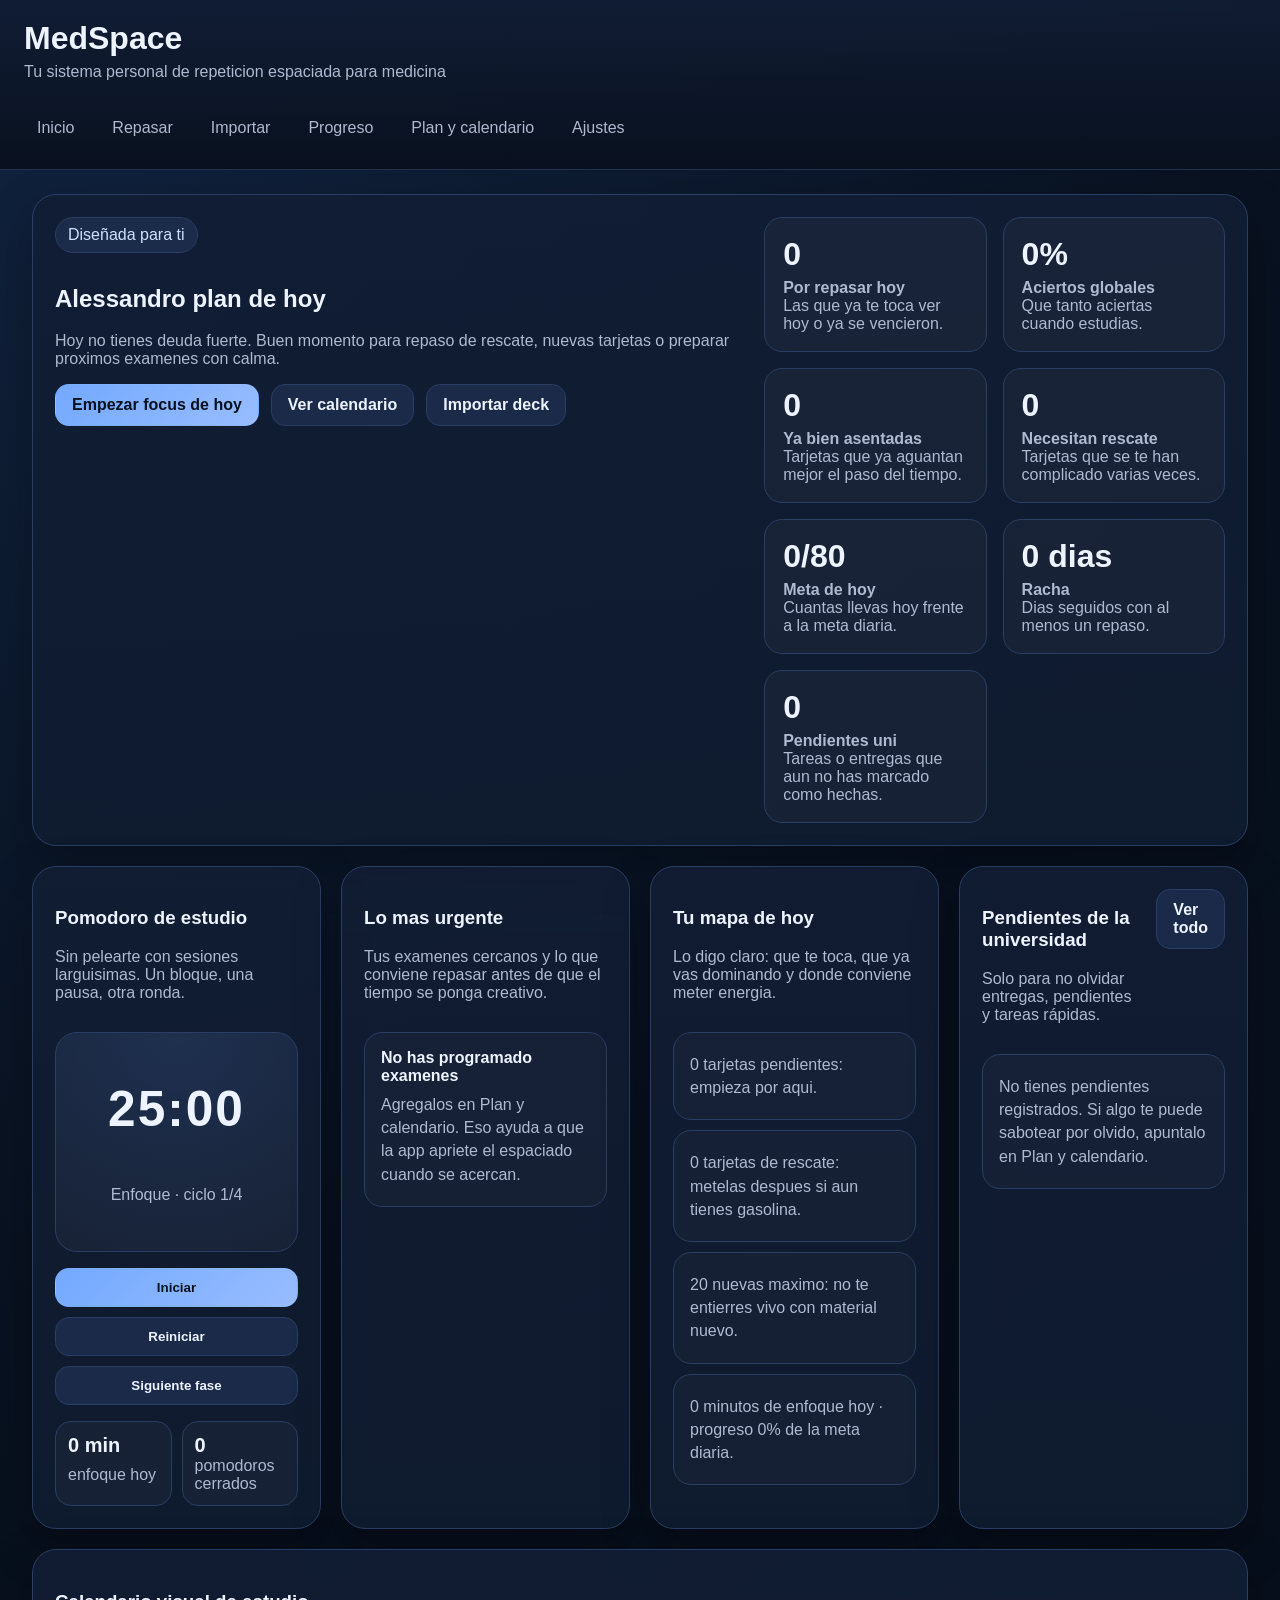
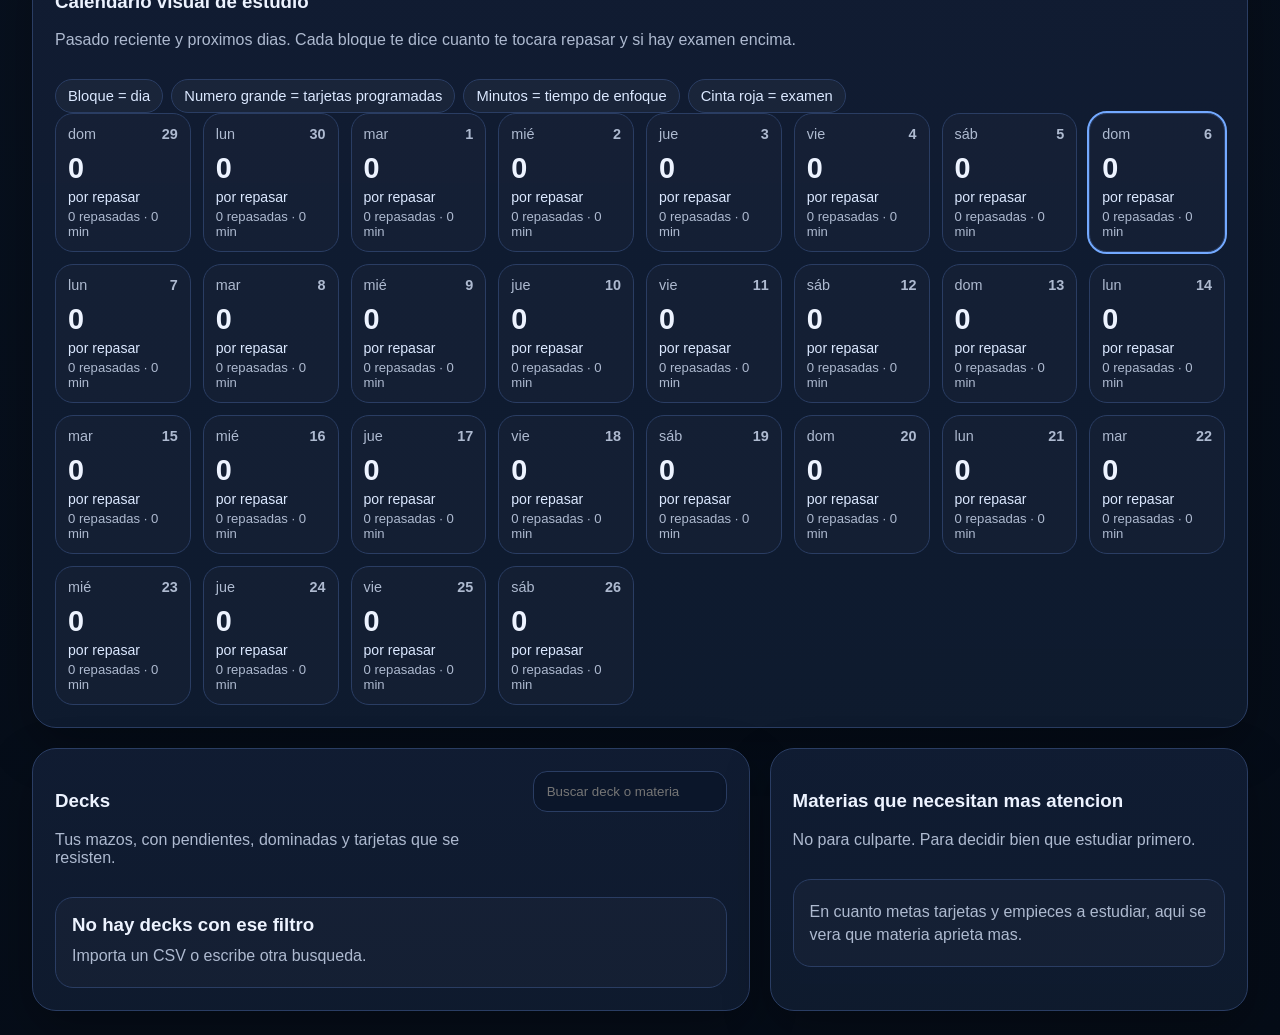
==== index.html @ 72b6f768 "Add files via upload" ====
<!DOCTYPE html>
<html lang="es">
<head>
  <meta charset="UTF-8" />
  <meta name="viewport" content="width=device-width, initial-scale=1.0" />
  <title>MedSpace</title>
  <link rel="stylesheet" href="css/styles.css" />
</head>
<body>
  <header class="topbar">
    <div>
      <h1>MedSpace</h1>
      <p>Tu sistema personal de repeticion espaciada para medicina</p>
    </div>
    <nav class="topnav">
      <a href="index.html">Inicio</a>
      <a href="review.html">Repasar</a>
      <a href="import.html">Importar</a>
      <a href="dashboard.html">Progreso</a>
      <a href="planner.html">Plan y calendario</a>
      <a href="settings.html">Ajustes</a>
    </nav>
  </header>

  <main class="container wide">
    <section class="card hero">
      <div class="hero-grid two-main">
        <div>
          <span class="eyebrow">Diseñada para ti</span>
          <h2 id="heroTitle">Tu plan de hoy</h2>
          <p class="muted" id="heroSubtitle">Primero estudia lo que toca hoy. Luego rescata lo que te cuesta. Luego mete pocas nuevas. Ese es el camino corto.</p>
          <div class="actions">
            <a class="btn primary" href="review.html?mode=focus">Empezar focus de hoy</a>
            <a class="btn" href="planner.html">Ver calendario</a>
            <a class="btn" href="import.html">Importar deck</a>
          </div>
        </div>
        <div id="homeStats" class="grid-summary"></div>
      </div>
    </section>

    <section class="grid-four-home">
      <article class="card">
        <div class="section-head">
          <div>
            <h3>Pomodoro de estudio</h3>
            <p class="muted">Sin pelearte con sesiones larguisimas. Un bloque, una pausa, otra ronda.</p>
          </div>
        </div>
        <div class="pomodoro-box">
          <div class="pomodoro-ring">
            <div id="pomodoroTime" class="pomodoro-time">25:00</div>
            <div id="pomodoroPhase" class="muted">Enfoque</div>
          </div>
          <div class="pomodoro-controls">
            <button class="btn primary" id="pomodoroToggleBtn" type="button">Iniciar</button>
            <button class="btn" id="pomodoroResetBtn" type="button">Reiniciar</button>
            <button class="btn" id="pomodoroSkipBtn" type="button">Siguiente fase</button>
          </div>
          <div class="mini-kpi" id="pomodoroTodayBox"></div>
        </div>
      </article>

      <article class="card">
        <div class="section-head">
          <div>
            <h3>Lo mas urgente</h3>
            <p class="muted">Tus examenes cercanos y lo que conviene repasar antes de que el tiempo se ponga creativo.</p>
          </div>
        </div>
        <div id="examUrgencyList" class="list compact"></div>
      </article>

      <article class="card">
        <div class="section-head">
          <div>
            <h3>Tu mapa de hoy</h3>
            <p class="muted">Lo digo claro: que te toca, que ya vas dominando y donde conviene meter energia.</p>
          </div>
        </div>
        <div id="todayPlanBox" class="list compact"></div>
      </article>
          <article class="card">
        <div class="section-head">
          <div>
            <h3>Pendientes de la universidad</h3>
            <p class="muted">Solo para no olvidar entregas, pendientes y tareas rápidas.</p>
          </div>
          <div class="actions compact">
            <a class="btn" href="planner.html">Ver todo</a>
          </div>
        </div>
        <div id="taskQuickList" class="list compact"></div>
      </article>
    </section>

    <section class="card">
      <div class="section-head">
        <div>
          <h3>Calendario visual de estudio</h3>
          <p class="muted">Pasado reciente y proximos dias. Cada bloque te dice cuanto te tocara repasar y si hay examen encima.</p>
        </div>
      </div>
      <div id="calendarLegend" class="chip-row"></div>
      <div id="calendarGrid" class="calendar-grid"></div>
    </section>

    <section class="grid-two-home">
      <section class="card">
        <div class="section-head">
          <div>
            <h3>Decks</h3>
            <p class="muted">Tus mazos, con pendientes, dominadas y tarjetas que se resisten.</p>
          </div>
          <div class="actions compact">
            <input id="deckSearch" type="text" placeholder="Buscar deck o materia" />
          </div>
        </div>
        <div id="deckList" class="deck-list"></div>
      </section>

      <section class="card">
        <div class="section-head">
          <div>
            <h3>Materias que necesitan mas atencion</h3>
            <p class="muted">No para culparte. Para decidir bien que estudiar primero.</p>
          </div>
        </div>
        <div id="focusList" class="list"></div>
      </section>
    </section>
  </main>

  <script src="js/storage.js"></script>
  <script src="js/utils.js"></script>
  <script src="js/app.js"></script>
</body>
</html>
---- css/styles.css ----
:root{
  --bg:#08111f;
  --bg2:#0e1a2f;
  --panel:#111d34;
  --panel-2:#162743;
  --line:#2a3d63;
  --line-soft:#20314f;
  --text:#edf3ff;
  --muted:#aebad0;
  --primary:#73a9ff;
  --success:#53d3aa;
  --warn:#ffd166;
  --danger:#ff7d8f;
  --shadow:0 18px 48px rgba(0,0,0,.28);
}
*{box-sizing:border-box}
html,body{margin:0;min-height:100%}
body{
  font-family:Inter,Segoe UI,Arial,sans-serif;
  background:radial-gradient(circle at top left,#112340 0,#08111f 45%,#050c17 100%);
  color:var(--text);
  display:grid;
  grid-template-columns:300px 1fr;
}
a{color:inherit}
.sidebar{
  position:sticky;top:0;align-self:start;height:100vh;overflow:auto;
  border-right:1px solid var(--line-soft);
  background:linear-gradient(180deg,rgba(17,29,52,.95),rgba(9,17,31,.98));
  padding:22px;
}
.brand{display:flex;gap:14px;align-items:center;margin-bottom:28px}
.brand h1{margin:0;font-size:1.35rem}
.brand p{margin:4px 0 0;color:var(--muted);font-size:.92rem}
.brand-mark{
  width:48px;height:48px;border-radius:16px;display:grid;place-items:center;
  background:linear-gradient(135deg,var(--primary),#c0d6ff);
  color:#06101f;font-weight:800;font-size:1.3rem;
  box-shadow:var(--shadow);
}
.nav{display:grid;gap:10px}
.nav-link{
  padding:12px 14px;border:1px solid transparent;border-radius:14px;text-decoration:none;
  background:transparent;color:var(--muted);transition:.2s ease;
}
.nav-link:hover,.nav-link.active{
  background:rgba(115,169,255,.1);color:var(--text);border-color:var(--line);
}
.sidebar-card{
  margin-top:24px;padding:16px;border:1px solid var(--line);border-radius:18px;background:rgba(255,255,255,.03)
}
.sidebar-card h3{margin-top:0}
.main{padding:28px;display:grid;gap:22px}
.page-header{display:flex;justify-content:space-between;gap:18px;align-items:flex-start}
.page-header h2{margin:0;font-size:2rem}
.page-header p{margin:.45rem 0 0;color:var(--muted);max-width:860px;line-height:1.5}
.header-actions,.toolbar{display:flex;gap:12px;align-items:center}
.wrap{flex-wrap:wrap}
.panel{
  background:linear-gradient(180deg,rgba(17,29,52,.92),rgba(15,27,47,.94));
  border:1px solid var(--line); border-radius:24px; padding:22px; box-shadow:var(--shadow);
}
.nested{margin-top:16px}
.panel-head{display:flex;justify-content:space-between;align-items:center;gap:14px;margin-bottom:14px}
.stats-grid{display:grid;grid-template-columns:repeat(auto-fit,minmax(180px,1fr));gap:16px}
.stat-card{padding:18px;border-radius:18px;border:1px solid var(--line);background:rgba(255,255,255,.03)}
.stat-card h3{margin:0 0 6px;font-size:2rem}
.stat-card p{margin:0;color:var(--muted)}
.grid-two{display:grid;grid-template-columns:1.15fr .85fr;gap:20px}
.list{display:grid;gap:12px}
.list.compact{gap:10px}
.item{
  border:1px solid var(--line);background:rgba(255,255,255,.025);border-radius:18px;padding:16px
}
.item h4,.item h3{margin:0 0 8px}
.item p{margin:4px 0;color:var(--muted);line-height:1.45}
.item-actions{display:flex;gap:10px;flex-wrap:wrap;margin-top:12px}
.btn{
  appearance:none;border:1px solid var(--line);background:#1a2a48;color:var(--text);cursor:pointer;
  padding:11px 16px;border-radius:14px;text-decoration:none;font-weight:600;transition:.18s ease;
}
.btn:hover{transform:translateY(-1px);filter:brightness(1.08)}
.btn.primary{background:linear-gradient(135deg,var(--primary),#98bdff);color:#09111f;border-color:transparent}
.btn.success{background:linear-gradient(135deg,var(--success),#7be1c0);color:#09111f;border-color:transparent}
.btn.warn{background:linear-gradient(135deg,var(--warn),#ffe08c);color:#09111f;border-color:transparent}
.btn.danger{background:linear-gradient(135deg,var(--danger),#ff99a7);color:#09111f;border-color:transparent}
.btn.block{width:100%;justify-content:center;display:flex}
label{display:grid;gap:8px;margin-bottom:14px}
label span,.mini-label{font-size:.92rem;color:var(--muted)}
input,select,textarea{
  width:100%;padding:12px 13px;border-radius:14px;border:1px solid var(--line);background:#0b162a;color:var(--text)
}
.form-grid{display:grid;grid-template-columns:1fr 1fr;gap:16px}
.form-grid.three{grid-template-columns:repeat(3,1fr)}
.notice{padding:14px 16px;border-radius:16px;border:1px solid var(--line);background:rgba(255,255,255,.05);line-height:1.5}
.notice.success{border-color:rgba(83,211,170,.45);background:rgba(83,211,170,.09)}
.notice.error{border-color:rgba(255,125,143,.5);background:rgba(255,125,143,.09)}
.notice.info{border-color:rgba(115,169,255,.45);background:rgba(115,169,255,.08)}
.hidden{display:none!important}
.table-wrap{overflow:auto;border:1px solid var(--line);border-radius:16px}
table{width:100%;border-collapse:collapse;min-width:760px}
th,td{padding:12px;border-bottom:1px solid var(--line-soft);text-align:left;vertical-align:top}
th{background:#0e1a31;color:#c4d2ec}
.muted{color:var(--muted)}
.pill,.tag{
  display:inline-flex;align-items:center;gap:8px;padding:8px 12px;border-radius:999px;
  border:1px solid var(--line);background:rgba(255,255,255,.04);color:#dbe8ff;font-size:.92rem
}
.review-meta{display:flex;gap:10px;flex-wrap:wrap;margin-bottom:18px}
.question{font-size:1.6rem;line-height:1.45;margin:10px 0 22px}
.options{display:grid;gap:14px}
.option-btn{
  width:100%;text-align:left;padding:16px 18px;border-radius:18px;border:1px solid var(--line);
  background:rgba(255,255,255,.03);color:var(--text);cursor:pointer;font-size:1rem;line-height:1.45
}
.option-btn.selected{border-color:var(--primary);box-shadow:0 0 0 1px rgba(115,169,255,.35) inset}
.option-btn.correct{border-color:var(--success);background:rgba(83,211,170,.14)}
.option-btn.wrong{border-color:var(--danger);background:rgba(255,125,143,.13)}
.review-meta .tag{font-size:.86rem}
.question small{display:block;color:var(--muted);margin-top:10px}
.table-empty,.center{display:grid;place-items:center;text-align:center;min-height:120px;color:var(--muted)}
.kv{display:grid;grid-template-columns:repeat(2,minmax(0,1fr));gap:8px 16px}
.kv div{padding:10px 0;border-bottom:1px dashed var(--line-soft)}
.chip-row{display:flex;gap:8px;flex-wrap:wrap;margin-top:8px}
@media (max-width:1100px){
  body{grid-template-columns:1fr}
  .sidebar{position:relative;height:auto;border-right:none;border-bottom:1px solid var(--line-soft)}
  .grid-two{grid-template-columns:1fr}
}
@media (max-width:720px){
  .main{padding:18px}
  .page-header{flex-direction:column}
  .form-grid,.form-grid.three{grid-template-columns:1fr}
  .question{font-size:1.28rem}
}

.rating-grid{display:grid;grid-template-columns:repeat(4,minmax(0,1fr));gap:12px}
.rating-btn{display:flex;flex-direction:column;align-items:flex-start;gap:6px;min-height:88px}
.rating-btn small{font-weight:500;opacity:.92;line-height:1.3}
.mini-guide p{margin:.55rem 0;color:var(--muted);line-height:1.45}
textarea{resize:vertical;min-height:120px}
@media (max-width:900px){.rating-grid{grid-template-columns:1fr 1fr}}
@media (max-width:620px){.rating-grid{grid-template-columns:1fr}}


.topbar{padding:20px 24px;border-bottom:1px solid var(--line-soft);background:linear-gradient(180deg,rgba(17,29,52,.95),rgba(9,17,31,.98));position:sticky;top:0;z-index:40}
.topbar h1{margin:0}.topbar p{margin:.35rem 0 0;color:var(--muted)}
.topnav{display:flex;gap:12px;flex-wrap:wrap;margin-top:12px}.topnav a{text-decoration:none;padding:10px 12px;border-radius:12px;border:1px solid transparent;color:var(--muted)}.topnav a:hover{background:rgba(115,169,255,.1);border-color:var(--line);color:var(--text)}
body:has(.topbar){display:block}
.container{width:min(1280px,94%);margin:24px auto;display:grid;gap:20px}.container.wide{width:min(1360px,95%)}
.card{background:linear-gradient(180deg,rgba(17,29,52,.92),rgba(15,27,47,.94));border:1px solid var(--line);border-radius:24px;padding:22px;box-shadow:var(--shadow)}
.hero-grid{display:grid;grid-template-columns:1fr 1fr;gap:18px;align-items:start}.hero-grid.two-main{grid-template-columns:1.2fr .8fr}
.eyebrow{display:inline-block;padding:8px 12px;border-radius:999px;background:rgba(115,169,255,.1);color:#cfe0ff;border:1px solid var(--line);margin-bottom:12px}
.grid-summary{display:grid;grid-template-columns:repeat(auto-fit,minmax(180px,1fr));gap:16px}
.grid-three-home{display:grid;grid-template-columns:1fr 1fr 1fr;gap:20px}.grid-two-home{display:grid;grid-template-columns:1.2fr .8fr;gap:20px}
.section-head{display:flex;justify-content:space-between;gap:16px;align-items:flex-start;margin-bottom:14px}.compact{gap:8px}
.deck-list{display:grid;gap:14px}.three-cols{grid-template-columns:repeat(3,minmax(0,1fr))!important}
.calendar-grid{display:grid;grid-template-columns:repeat(auto-fit,minmax(130px,1fr));gap:12px}.calendar-grid.compact{grid-template-columns:repeat(auto-fit,minmax(110px,1fr))}
.calendar-day{border:1px solid var(--line);border-radius:18px;padding:12px;background:rgba(255,255,255,.02);min-height:128px;display:grid;gap:10px;position:relative;overflow:hidden}
.calendar-day.light{background:rgba(115,169,255,.06)}.calendar-day.medium{background:rgba(255,209,102,.08)}.calendar-day.heavy{background:rgba(255,125,143,.08)}.calendar-day.today{outline:2px solid var(--primary)}
.calendar-head{display:flex;justify-content:space-between;align-items:center;color:var(--muted);font-size:.9rem}.calendar-main{display:grid;gap:4px}.calendar-due{font-size:1.8rem;font-weight:800}.calendar-label{font-size:.88rem;color:#dbe8ff}.calendar-sub{font-size:.82rem;color:var(--muted)}.calendar-exam{position:absolute;left:0;right:0;bottom:0;padding:6px 10px;background:rgba(255,125,143,.18);border-top:1px solid rgba(255,125,143,.35);font-size:.82rem}
.pomodoro-box{display:grid;gap:16px}.pomodoro-ring{display:grid;gap:6px;place-items:center;padding:26px;border-radius:22px;border:1px solid var(--line);background:radial-gradient(circle at top,rgba(115,169,255,.14),rgba(255,255,255,.03));min-height:220px}.pomodoro-time{font-size:3.1rem;font-weight:800;letter-spacing:.04em}.pomodoro-controls{display:flex;gap:10px;flex-wrap:wrap}.mini-kpi{display:grid;grid-template-columns:1fr 1fr;gap:10px}.mini-kpi div{padding:12px;border:1px solid var(--line);border-radius:16px;background:rgba(255,255,255,.03);display:grid}.mini-kpi strong{font-size:1.25rem}
@media (max-width:1100px){.hero-grid,.hero-grid.two-main,.grid-three-home,.grid-two-home{grid-template-columns:1fr}.container{width:min(96%,96%)}}
@media (max-width:700px){.topnav{gap:8px}.pomodoro-time{font-size:2.4rem}.calendar-grid{grid-template-columns:1fr 1fr}.mini-kpi{grid-template-columns:1fr}.three-cols{grid-template-columns:1fr 1fr!important}}
@media (max-width:520px){.calendar-grid{grid-template-columns:1fr}.three-cols{grid-template-columns:1fr!important}}

.grid-four-home{display:grid;grid-template-columns:repeat(4,1fr);gap:20px}
.calendar-task{position:absolute;left:0;right:0;bottom:28px;padding:5px 10px;background:rgba(255,166,0,.16);border-top:1px solid rgba(255,166,0,.35);font-size:.8rem}
.task-done{opacity:.7}.task-done h4{text-decoration:line-through}
@media (max-width:1100px){.grid-four-home{grid-template-columns:1fr 1fr}}
@media (max-width:700px){.grid-four-home{grid-template-columns:1fr}}


/* Responsive fixes */
.topbar{display:flex;flex-direction:column;gap:14px}
.topnav a{display:inline-flex;align-items:center;justify-content:center;min-height:42px}
.actions{display:flex;gap:12px;flex-wrap:wrap;align-items:center}
.actions .btn,.header-actions .btn,.toolbar .btn{max-width:100%}
.hero h2{overflow-wrap:anywhere}
.hero p,.item p,.stat-card p,.page-header p,.notice{overflow-wrap:anywhere}
input,select,textarea,.btn{min-width:0}
.pomodoro-controls .btn{flex:1 1 160px}
@media (max-width:900px){
  .topbar{padding:16px 16px 18px}
  .topnav{display:grid;grid-template-columns:1fr 1fr;gap:10px;margin-top:8px}
  .topnav a{width:100%;padding:11px 10px}
  .container,.container.wide{width:min(100%,100%);margin:0;padding:16px}
  .card{padding:18px;border-radius:20px}
  .grid-summary{grid-template-columns:1fr}
  .hero-grid,.hero-grid.two-main,.grid-two-home,.grid-four-home{grid-template-columns:1fr}
  .section-head{flex-direction:column;align-items:flex-start}
  .actions,.header-actions,.toolbar{width:100%}
  .actions .btn,.header-actions .btn,.toolbar .btn{flex:1 1 100%}
  .deck-list,.list{gap:10px}
  .stat-card h3,.calendar-due{font-size:1.7rem}
}
@media (max-width:560px){
  .topnav{grid-template-columns:1fr}
  .container,.container.wide{padding:12px}
  .card{padding:16px;border-radius:18px}
  .hero h2,.page-header h2{font-size:1.55rem}
  .btn{width:100%;justify-content:center;padding:12px 14px}
  .topbar h1{font-size:1.7rem}
  .pomodoro-time{font-size:2rem}
  .calendar-day{min-height:112px}
}
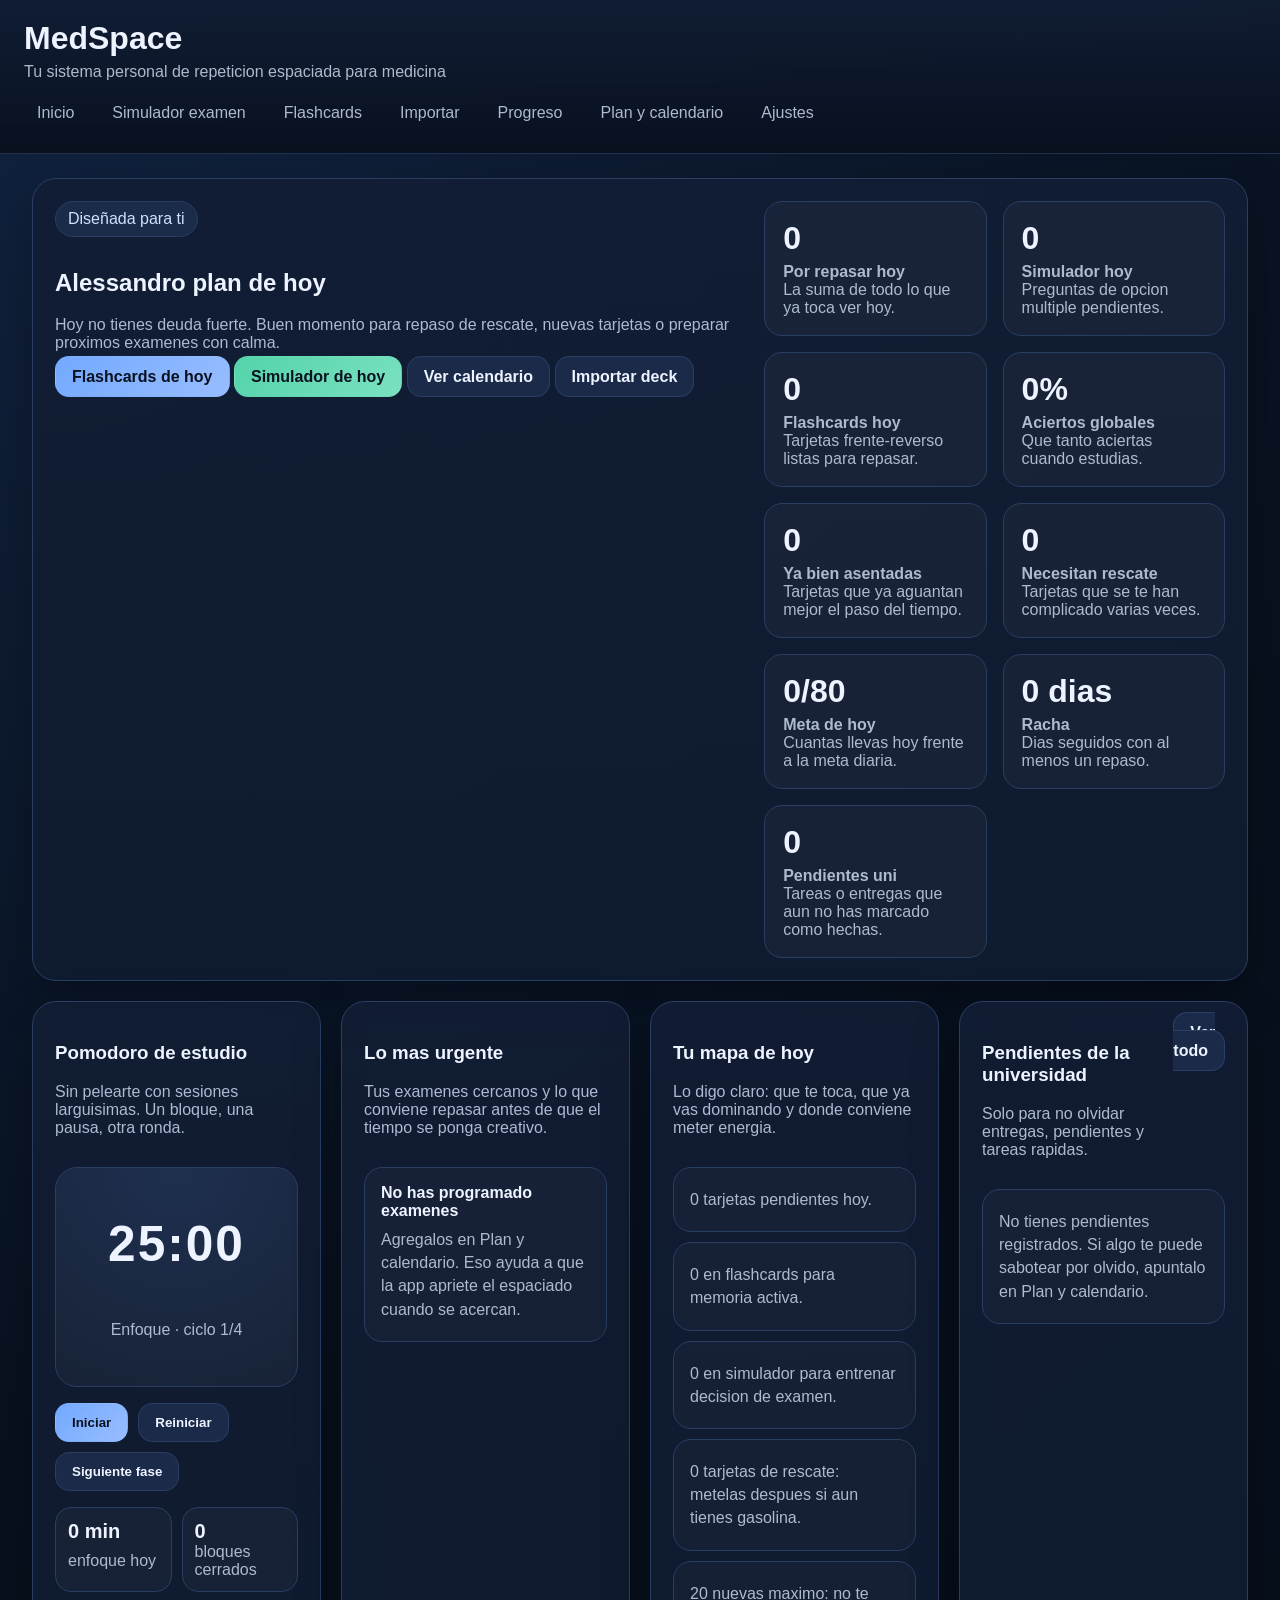
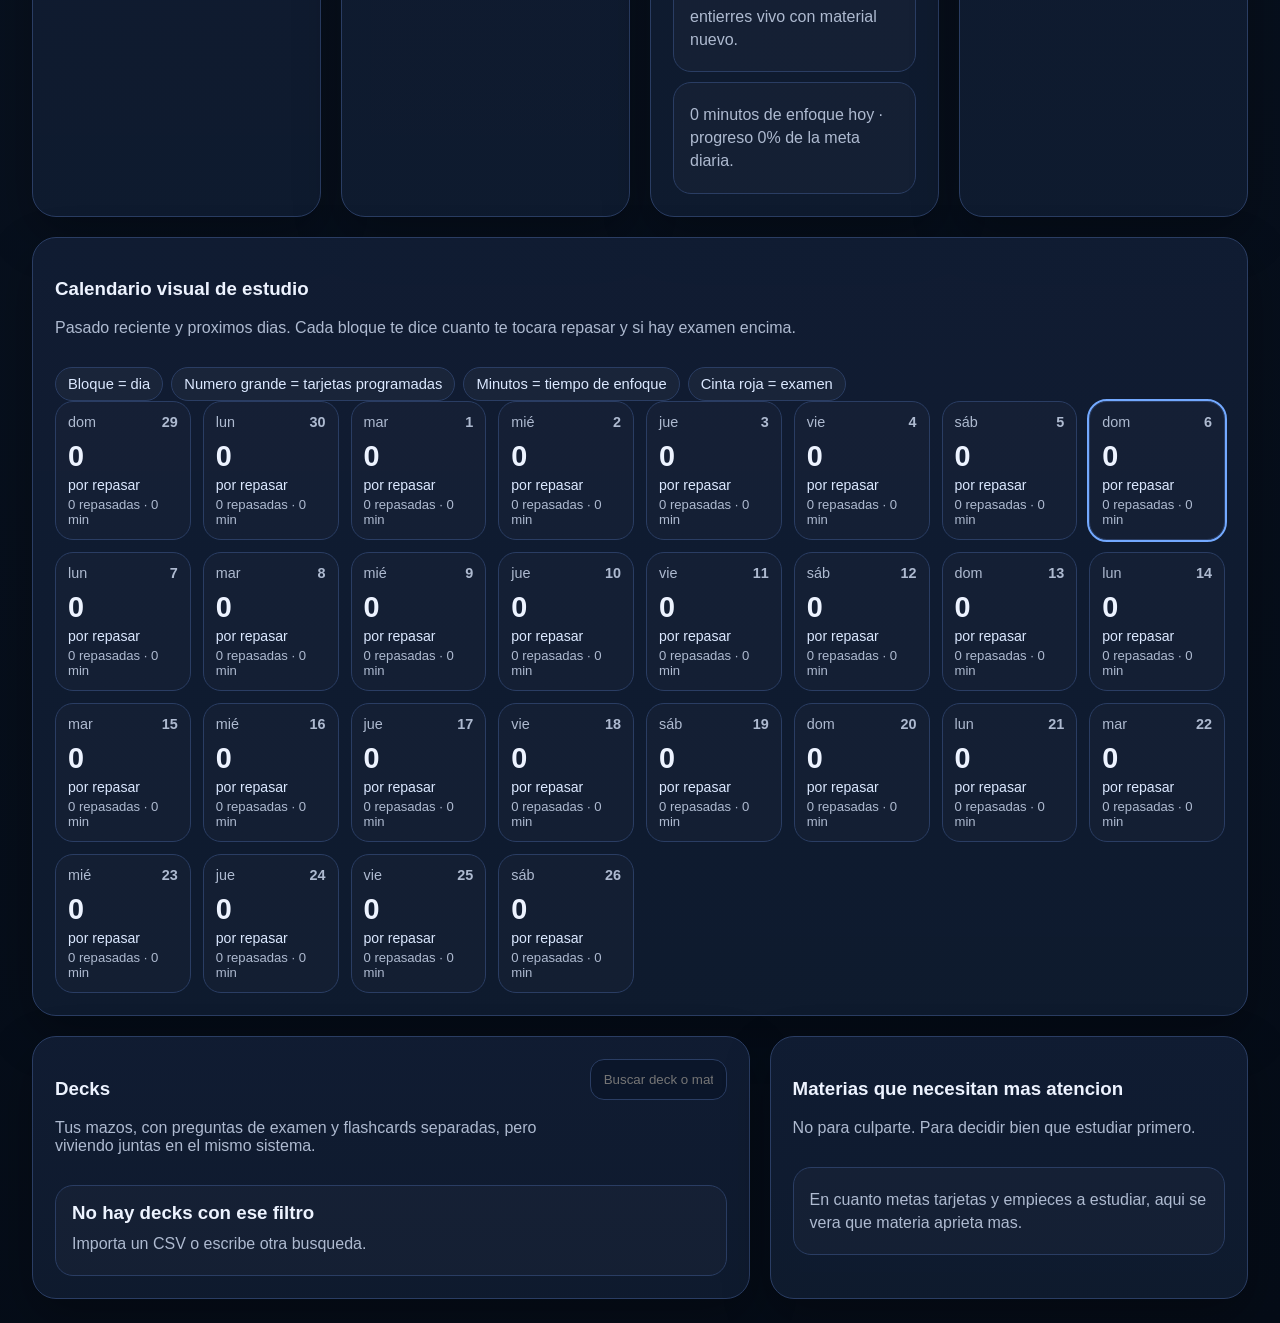
==== commit 410ac273: "Add files via upload" ====
--- a/index.html
+++ b/index.html
@@ -14,7 +14,8 @@
     </div>
     <nav class="topnav">
       <a href="index.html">Inicio</a>
-      <a href="review.html">Repasar</a>
+      <a href="review.html">Simulador examen</a>
+      <a href="flashcards.html">Flashcards</a>
       <a href="import.html">Importar</a>
       <a href="dashboard.html">Progreso</a>
       <a href="planner.html">Plan y calendario</a>
@@ -30,7 +31,8 @@
           <h2 id="heroTitle">Tu plan de hoy</h2>
           <p class="muted" id="heroSubtitle">Primero estudia lo que toca hoy. Luego rescata lo que te cuesta. Luego mete pocas nuevas. Ese es el camino corto.</p>
           <div class="actions">
-            <a class="btn primary" href="review.html?mode=focus">Empezar focus de hoy</a>
+            <a class="btn primary" href="flashcards.html?mode=focus">Flashcards de hoy</a>
+            <a class="btn success" href="review.html?mode=focus">Simulador de hoy</a>
             <a class="btn" href="planner.html">Ver calendario</a>
             <a class="btn" href="import.html">Importar deck</a>
           </div>
@@ -80,11 +82,11 @@
         </div>
         <div id="todayPlanBox" class="list compact"></div>
       </article>
-          <article class="card">
+      <article class="card">
         <div class="section-head">
           <div>
             <h3>Pendientes de la universidad</h3>
-            <p class="muted">Solo para no olvidar entregas, pendientes y tareas rápidas.</p>
+            <p class="muted">Solo para no olvidar entregas, pendientes y tareas rapidas.</p>
           </div>
           <div class="actions compact">
             <a class="btn" href="planner.html">Ver todo</a>
@@ -110,7 +112,7 @@
         <div class="section-head">
           <div>
             <h3>Decks</h3>
-            <p class="muted">Tus mazos, con pendientes, dominadas y tarjetas que se resisten.</p>
+            <p class="muted">Tus mazos, con preguntas de examen y flashcards separadas, pero viviendo juntas en el mismo sistema.</p>
           </div>
           <div class="actions compact">
             <input id="deckSearch" type="text" placeholder="Buscar deck o materia" />
--- a/css/styles.css
+++ b/css/styles.css
@@ -171,36 +171,28 @@
 @media (max-width:700px){.grid-four-home{grid-template-columns:1fr}}
 
 
-/* Responsive fixes */
-.topbar{display:flex;flex-direction:column;gap:14px}
-.topnav a{display:inline-flex;align-items:center;justify-content:center;min-height:42px}
-.actions{display:flex;gap:12px;flex-wrap:wrap;align-items:center}
-.actions .btn,.header-actions .btn,.toolbar .btn{max-width:100%}
-.hero h2{overflow-wrap:anywhere}
-.hero p,.item p,.stat-card p,.page-header p,.notice{overflow-wrap:anywhere}
-input,select,textarea,.btn{min-width:0}
-.pomodoro-controls .btn{flex:1 1 160px}
+.flash-stage{display:grid;gap:18px}
+.flash-shell{perspective:1400px}
+.flashcard-board{position:relative;min-height:280px;border-radius:24px;transform-style:preserve-3d;transition:transform .55s ease;cursor:pointer}
+.flashcard-board.is-flipped{transform:rotateY(180deg)}
+.flash-face{position:absolute;inset:0;border-radius:24px;border:1px solid var(--line);background:linear-gradient(180deg,rgba(20,35,61,.98),rgba(11,21,39,.98));padding:26px;display:grid;grid-template-rows:auto 1fr auto;gap:14px;backface-visibility:hidden;box-shadow:var(--shadow)}
+.flash-face.back{transform:rotateY(180deg);background:linear-gradient(180deg,rgba(14,35,58,.98),rgba(12,26,47,.98))}
+.flash-label{font-size:.9rem;color:var(--muted);text-transform:uppercase;letter-spacing:.08em}
+.flash-text{font-size:1.55rem;line-height:1.55;display:grid;align-items:center;white-space:pre-wrap;word-break:break-word}
+.flash-hint{color:var(--muted);font-size:.95rem}
+.segmented{display:flex;gap:10px;flex-wrap:wrap}
+.segmented .seg-btn{appearance:none;border:1px solid var(--line);background:#13213b;color:var(--text);padding:10px 14px;border-radius:999px;cursor:pointer;font-weight:700}
+.segmented .seg-btn.active{background:linear-gradient(135deg,var(--primary),#98bdff);color:#09111f;border-color:transparent}
+.kbd{display:inline-flex;align-items:center;justify-content:center;min-width:28px;padding:4px 8px;border-radius:10px;border:1px solid var(--line);background:#0b162a;color:#dbe8ff;font-size:.85rem;font-weight:700}
+.flash-meta-grid{display:grid;grid-template-columns:repeat(4,minmax(0,1fr));gap:14px}
+.inline-help{display:flex;gap:8px;flex-wrap:wrap;align-items:center;color:var(--muted);font-size:.92rem}
+.type-badge{font-weight:700}
+.two-col-responsive{display:grid;grid-template-columns:1fr 1fr;gap:16px}
+
 @media (max-width:900px){
-  .topbar{padding:16px 16px 18px}
-  .topnav{display:grid;grid-template-columns:1fr 1fr;gap:10px;margin-top:8px}
-  .topnav a{width:100%;padding:11px 10px}
-  .container,.container.wide{width:min(100%,100%);margin:0;padding:16px}
-  .card{padding:18px;border-radius:20px}
-  .grid-summary{grid-template-columns:1fr}
-  .hero-grid,.hero-grid.two-main,.grid-two-home,.grid-four-home{grid-template-columns:1fr}
-  .section-head{flex-direction:column;align-items:flex-start}
-  .actions,.header-actions,.toolbar{width:100%}
-  .actions .btn,.header-actions .btn,.toolbar .btn{flex:1 1 100%}
-  .deck-list,.list{gap:10px}
-  .stat-card h3,.calendar-due{font-size:1.7rem}
+  .flash-meta-grid{grid-template-columns:1fr 1fr}
 }
-@media (max-width:560px){
-  .topnav{grid-template-columns:1fr}
-  .container,.container.wide{padding:12px}
-  .card{padding:16px;border-radius:18px}
-  .hero h2,.page-header h2{font-size:1.55rem}
-  .btn{width:100%;justify-content:center;padding:12px 14px}
-  .topbar h1{font-size:1.7rem}
-  .pomodoro-time{font-size:2rem}
-  .calendar-day{min-height:112px}
+@media (max-width:620px){
+  .flash-text{font-size:1.22rem}
+  .flash-meta-grid,.two-col-responsive{grid-template-columns:1fr}
 }
